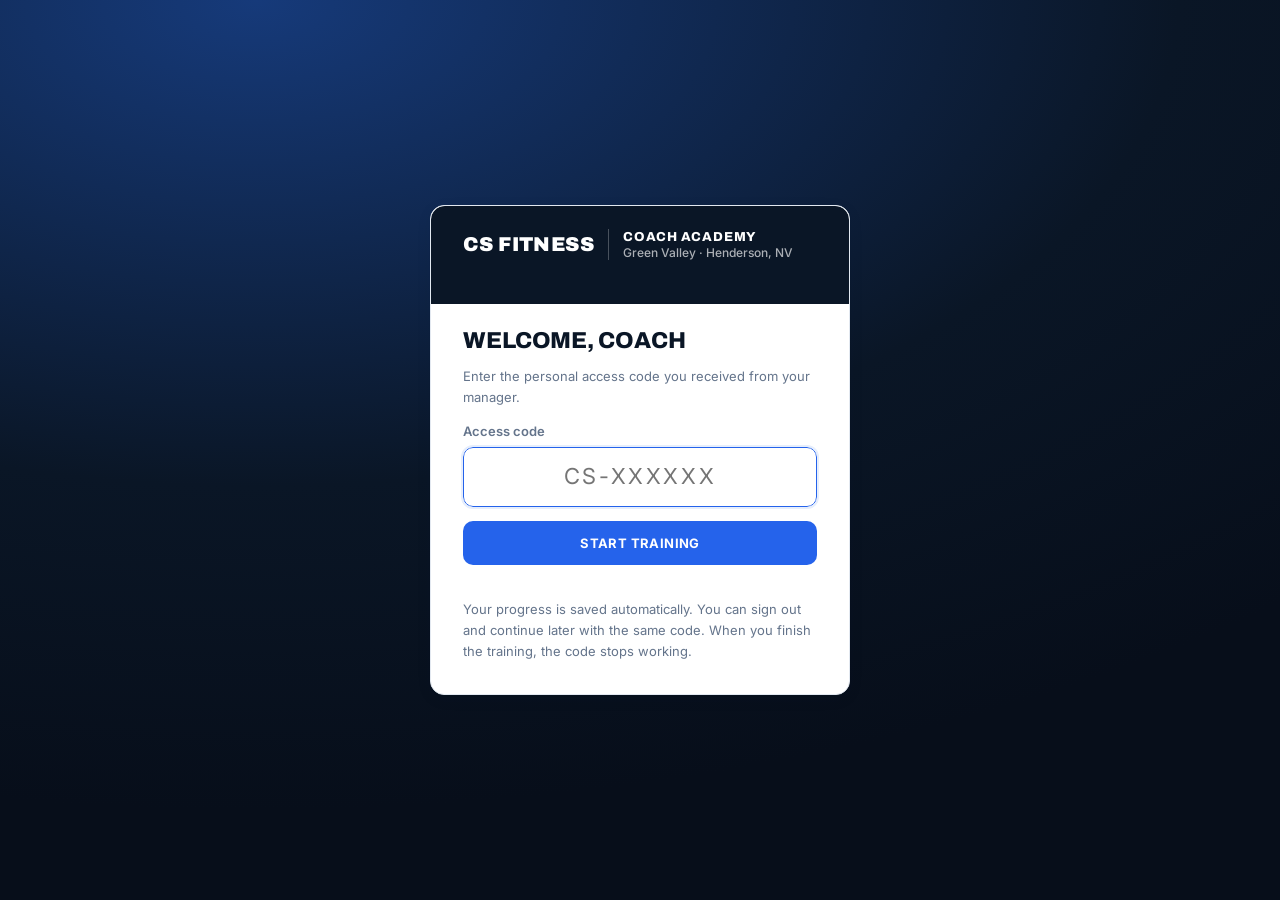
==== index.html @ acadecd8 "CS FITNESS Coach Academy – first version Co-Authored-By: Claude Opus 5.5 <noreply@anthropic.com> Cla" ====
<!DOCTYPE html>
<html lang="en">
<head>
<meta charset="utf-8">
<meta name="viewport" content="width=device-width, initial-scale=1">
<meta name="robots" content="noindex">
<title>EMS Trainer Academy</title>
<link rel="preconnect" href="https://fonts.googleapis.com">
<link rel="stylesheet" href="https://fonts.googleapis.com/css2?family=Archivo:wght@700;800;900&family=Inter:wght@400;500;600;700&display=swap">
<link rel="stylesheet" href="style.css">
</head>
<body>
<div id="app"></div>
<script src="config.js"></script>
<script src="api.js"></script>
<script src="course.js"></script>
<script src="anim.js"></script>
<script src="app.js"></script>
</body>
</html>
---- style.css ----
:root{
  --blue:#2563eb; --blue-d:#1d4ed8; --blue-l:#e6eefc; --ink:#0a1626; --navy:#0a1626; --sky:#7cc4f8; --gold:#fbbc05; --muted:#64748b; --line:#e2e8f0;
  --bg:#f5f8fc; --card:#fff; --ok:#14935b; --ok-l:#e3f5ec; --warn:#c77a00; --warn-l:#fff4df; --bad:#c62f3a; --bad-l:#fde9ea;
  --silver:#c9ced8; --radius:14px; --shadow:0 1px 2px rgba(20,26,46,.06),0 4px 16px rgba(20,26,46,.06);
}
*{box-sizing:border-box}
html,body{margin:0;background:var(--bg);color:#334155;font:16px/1.6 Inter,system-ui,"Segoe UI",Arial,sans-serif}
h1,h2,h3{line-height:1.15;margin:0 0 .5em;color:var(--ink)}
h1,h2{font-family:Archivo,"Arial Black",Arial,sans-serif;text-transform:uppercase;font-weight:800}
h1{font-size:30px;letter-spacing:-.01em}h2{font-size:23px;letter-spacing:-.005em}h3{font-size:17px;font-weight:700}
p{margin:0 0 1em}
a{color:var(--blue)}
button{font:inherit;cursor:pointer}
.hidden{display:none!important}

/* top bar */
.topbar{position:sticky;top:0;z-index:10;background:rgba(10,22,38,.97);display:flex;align-items:center;gap:14px;padding:12px 24px;color:#fff}
.brand{display:flex;align-items:center;gap:14px}
.brand-logo{height:30px;width:auto;display:block}
.brand-text{font-family:Archivo,"Arial Black",sans-serif;font-weight:900;font-size:20px;color:#fff;letter-spacing:.02em}
.brand-sub{border-left:1px solid rgba(255,255,255,.25);padding-left:14px;font-family:Archivo,sans-serif;font-weight:800;text-transform:uppercase;font-size:13px;letter-spacing:.06em;color:#fff;line-height:1.25}
.brand-sub small{display:block;font-family:Inter,sans-serif;font-weight:500;text-transform:none;letter-spacing:0;color:rgba(255,255,255,.66);font-size:12px}
.topbar .spacer{flex:1}
.topbar .who{color:rgba(255,255,255,.72);font-size:14px}
.topbar .btn.ghost{background:transparent;color:#fff;border-color:rgba(255,255,255,.25)}
.topbar .btn.ghost:hover{border-color:rgba(255,255,255,.6)}
.login-brand{background:var(--navy);margin:-32px -32px 24px;padding:22px 32px;border-radius:14px 14px 0 0}

.wrap{max-width:1040px;margin:0 auto;padding:28px 24px 64px}

/* buttons */
.btn{display:inline-flex;align-items:center;justify-content:center;gap:8px;border:1px solid transparent;border-radius:10px;padding:11px 20px;font-weight:700;font-size:13px;text-transform:uppercase;letter-spacing:.03em;transition:.15s;background:var(--blue);color:#fff}
.btn:hover{background:var(--blue-d)}
.btn:disabled{opacity:.45;cursor:not-allowed}
.btn.ghost{background:#fff;color:var(--ink);border-color:var(--line)}
.btn.ghost:hover{border-color:#c5cad6}
.btn.danger{background:#fff;color:var(--bad);border-color:#f0c6ca}
.btn.ok{background:var(--ok)}
.btn.sm{padding:6px 12px;font-size:13px;border-radius:8px}
.btn.rec{background:var(--bad)}

/* cards */
.card{background:var(--card);border:1px solid var(--line);border-radius:var(--radius);box-shadow:var(--shadow);padding:22px}
.grid{display:grid;gap:16px}
.grid.cols{grid-template-columns:repeat(auto-fill,minmax(300px,1fr))}

/* login */
.login{min-height:100vh;display:grid;place-items:center;padding:24px;background:radial-gradient(120% 90% at 20% 0%,#163a7a 0%,#0a1626 60%,#070e1a 100%)}
.login .card{overflow:hidden}
.login .card{width:100%;max-width:420px;padding:32px}
.login .brand{margin-bottom:22px}
.field{display:block;margin-bottom:14px}
.field span{display:block;font-size:13px;font-weight:600;color:var(--muted);margin-bottom:6px}
input[type=text],input[type=password],input[type=number],textarea{width:100%;border:1px solid #cfd4df;border-radius:10px;padding:11px 13px;font:inherit;background:#fff;color:var(--ink)}
input:focus,textarea:focus{outline:2px solid var(--blue-l);border-color:var(--blue)}
.code-input{font-size:22px!important;letter-spacing:.12em;text-transform:uppercase;text-align:center;font-weight:700}
.err{color:var(--bad);font-size:14px;min-height:20px;margin:6px 0 0}
.fine{font-size:13px;color:var(--muted)}

/* dashboard */
.hero{display:flex;gap:24px;align-items:center;margin-bottom:24px}
.ring{--p:0;width:96px;height:96px;border-radius:50%;background:conic-gradient(var(--blue) calc(var(--p)*1%),#dfe4f2 0);display:grid;place-items:center;flex:none}
.ring b{width:76px;height:76px;border-radius:50%;background:var(--bg);display:grid;place-items:center;font-size:20px}
.mod{display:flex;flex-direction:column;gap:10px;cursor:pointer;transition:.15s;position:relative}
.mod:hover{transform:translateY(-2px);border-color:#c8d1ee}
.mod.locked{cursor:not-allowed;opacity:.55}.mod.locked:hover{transform:none;border-color:var(--line)}
.mod .ic{width:42px;height:42px;border-radius:11px;background:var(--blue-l);color:var(--blue);display:grid;place-items:center}
.mod h3{font-family:Archivo,sans-serif;text-transform:uppercase;font-weight:800;font-size:18px}
.mod .num{font-size:12px;font-weight:700;color:var(--muted);text-transform:uppercase;letter-spacing:.06em}
.mod p{color:var(--muted);font-size:14px;margin:0}
.bar{height:6px;border-radius:9px;background:#e6e9f1;overflow:hidden}
.bar i{display:block;height:100%;background:var(--blue);border-radius:9px;transition:width .4s}
.pill{display:inline-flex;align-items:center;gap:6px;font-size:12px;font-weight:700;padding:3px 9px;border-radius:99px;background:#eef0f5;color:var(--muted)}
.pill.ok{background:var(--ok-l);color:var(--ok)}.pill.warn{background:var(--warn-l);color:var(--warn)}.pill.bad{background:var(--bad-l);color:var(--bad)}.pill.blue{background:var(--blue-l);color:var(--blue)}

/* module layout */
.back{display:inline-flex;align-items:center;gap:6px;color:var(--muted);text-decoration:none;font-size:14px;font-weight:600;margin-bottom:16px;background:none;border:0;padding:0}
.back:hover{color:var(--ink)}
.layout{display:grid;grid-template-columns:260px 1fr;gap:24px;align-items:start}
.side{position:sticky;top:84px;padding:10px}
.side button{display:flex;width:100%;align-items:center;gap:10px;text-align:left;border:0;background:none;padding:10px 12px;border-radius:9px;font-size:14px;color:var(--ink)}
.side button:hover{background:#f1f3f8}
.side button.on{background:var(--blue-l);color:var(--blue);font-weight:600}
.side .dot{width:20px;height:20px;border-radius:50%;border:2px solid #c9cfdc;flex:none;display:grid;place-items:center}
.side .dot.done{background:var(--ok);border-color:var(--ok);color:#fff}
.lesson{font-size:16.5px}
.lesson ul{padding-left:20px;margin:0 0 1em}.lesson li{margin:.35em 0}
.note{background:var(--blue-l);border-left:4px solid var(--blue);padding:12px 16px;border-radius:8px;margin:1em 0;font-size:15px}
ul.checklist{list-style:none;padding:0}
ul.checklist li{padding:10px 12px 10px 40px;border:1px solid var(--line);border-radius:10px;margin:8px 0;position:relative;cursor:pointer;user-select:none;background:#fff}
ul.checklist li::before{content:"";position:absolute;left:12px;top:12px;width:18px;height:18px;border-radius:5px;border:2px solid #c3c9d6}
ul.checklist li.ticked{background:var(--ok-l);border-color:#bfe6d1}
ul.checklist li.ticked::before{background:var(--ok);border-color:var(--ok)}
ul.checklist li.ticked::after{content:"";position:absolute;left:18px;top:14px;width:5px;height:10px;border:solid #fff;border-width:0 2px 2px 0;transform:rotate(45deg)}
.actions{display:flex;gap:10px;justify-content:flex-end;margin-top:22px;flex-wrap:wrap}

/* quiz */
.q-opt{display:block;width:100%;text-align:left;border:1.5px solid var(--line);background:#fff;padding:13px 16px;border-radius:11px;margin:9px 0;font-size:15.5px;color:var(--ink)}
.q-opt:hover{border-color:#b9c3e3}
.q-opt.sel{border-color:var(--blue);background:var(--blue-l)}
.q-res{border:1px solid var(--line);border-radius:11px;padding:12px 14px;margin:10px 0}
.q-res.ok{border-color:#bfe6d1;background:var(--ok-l)}.q-res.bad{border-color:#f1c6ca;background:var(--bad-l)}
.score{font-size:44px;font-weight:800;letter-spacing:-.03em}

/* video player */
.player{border-radius:14px;overflow:hidden;background:#0a1626;color:#fff}
.stage{position:relative;aspect-ratio:16/9;background:radial-gradient(120% 120% at 30% 20%,#1d4ed8 0%,#0f2a5e 55%,#0a1626 100%)}
.stage svg{position:absolute;inset:0;width:100%;height:100%}
.stage video{position:absolute;inset:0;width:100%;height:100%;background:#000}
.caption{padding:14px 18px 6px;min-height:72px}
.caption b{display:block;font-size:13px;color:var(--sky);font-family:Archivo,sans-serif;text-transform:uppercase;letter-spacing:.08em;margin-bottom:2px}
.controls{display:flex;align-items:center;gap:12px;padding:8px 18px 16px}
.controls button{background:rgba(255,255,255,.12);color:#fff;border:0;border-radius:9px;width:40px;height:36px;display:grid;place-items:center}
.controls button:hover{background:rgba(255,255,255,.22)}
.track{flex:1;height:6px;background:rgba(255,255,255,.18);border-radius:9px;overflow:hidden}
.track i{display:block;height:100%;background:var(--sky);width:0}
.time{font-size:13px;color:#b9c4ea;font-variant-numeric:tabular-nums;min-width:84px;text-align:right}
.paused *{animation-play-state:paused!important}

/* answers */
.answer{margin-top:18px}
.memo{display:flex;align-items:center;gap:12px;flex-wrap:wrap;margin:10px 0}
.memo audio{height:36px}
.recdot{width:10px;height:10px;border-radius:50%;background:var(--bad);animation:blink 1s infinite}
@keyframes blink{50%{opacity:.2}}

/* done screen */
.donescreen{min-height:100vh;display:grid;place-items:center;padding:24px;text-align:center}
.donescreen .card{max-width:520px;padding:40px}
.badge{width:84px;height:84px;border-radius:50%;background:var(--ok-l);color:var(--ok);display:grid;place-items:center;margin:0 auto 18px}

/* admin */
table{width:100%;border-collapse:collapse;font-size:14px}
th{text-align:left;color:var(--muted);font-weight:600;font-size:12px;text-transform:uppercase;letter-spacing:.05em;padding:10px 12px;border-bottom:1px solid var(--line)}
td{padding:12px;border-bottom:1px solid var(--line);vertical-align:middle}
tr.click{cursor:pointer}tr.click:hover td{background:#f8f9fc}
.code{font-family:ui-monospace,SFMono-Regular,Menlo,monospace;font-weight:700;letter-spacing:.06em;background:#f1f3f8;padding:3px 8px;border-radius:6px}
.stats{display:grid;grid-template-columns:repeat(4,1fr);gap:14px;margin-bottom:20px}
.stat b{display:block;font-size:28px;letter-spacing:-.02em}
.stat span{color:var(--muted);font-size:13px}
.resp{border:1px solid var(--line);border-radius:12px;padding:16px;margin:12px 0;background:#fff}
.resp blockquote{margin:10px 0;padding:10px 14px;background:#f6f7fb;border-radius:8px;white-space:pre-wrap}
.kp{font-size:13px;color:var(--muted);padding-left:18px;margin:6px 0 10px}
.toast{position:fixed;bottom:22px;left:50%;transform:translateX(-50%);background:var(--ink);color:#fff;padding:11px 18px;border-radius:10px;font-size:14px;z-index:50;box-shadow:var(--shadow)}
.modal{position:fixed;inset:0;background:rgba(10,15,35,.45);display:grid;place-items:center;z-index:40;padding:20px}
.modal .card{max-width:440px;width:100%}

@media (max-width:780px){
  .brand-sub small{display:none}.brand-logo{height:24px}
  .layout{grid-template-columns:1fr}.side{position:static}
  .stats{grid-template-columns:repeat(2,1fr)}
  .hero{flex-direction:column;align-items:flex-start}
  .wrap{padding:20px 16px 48px}.topbar{padding:10px 16px}
  .hide-sm{display:none}
}
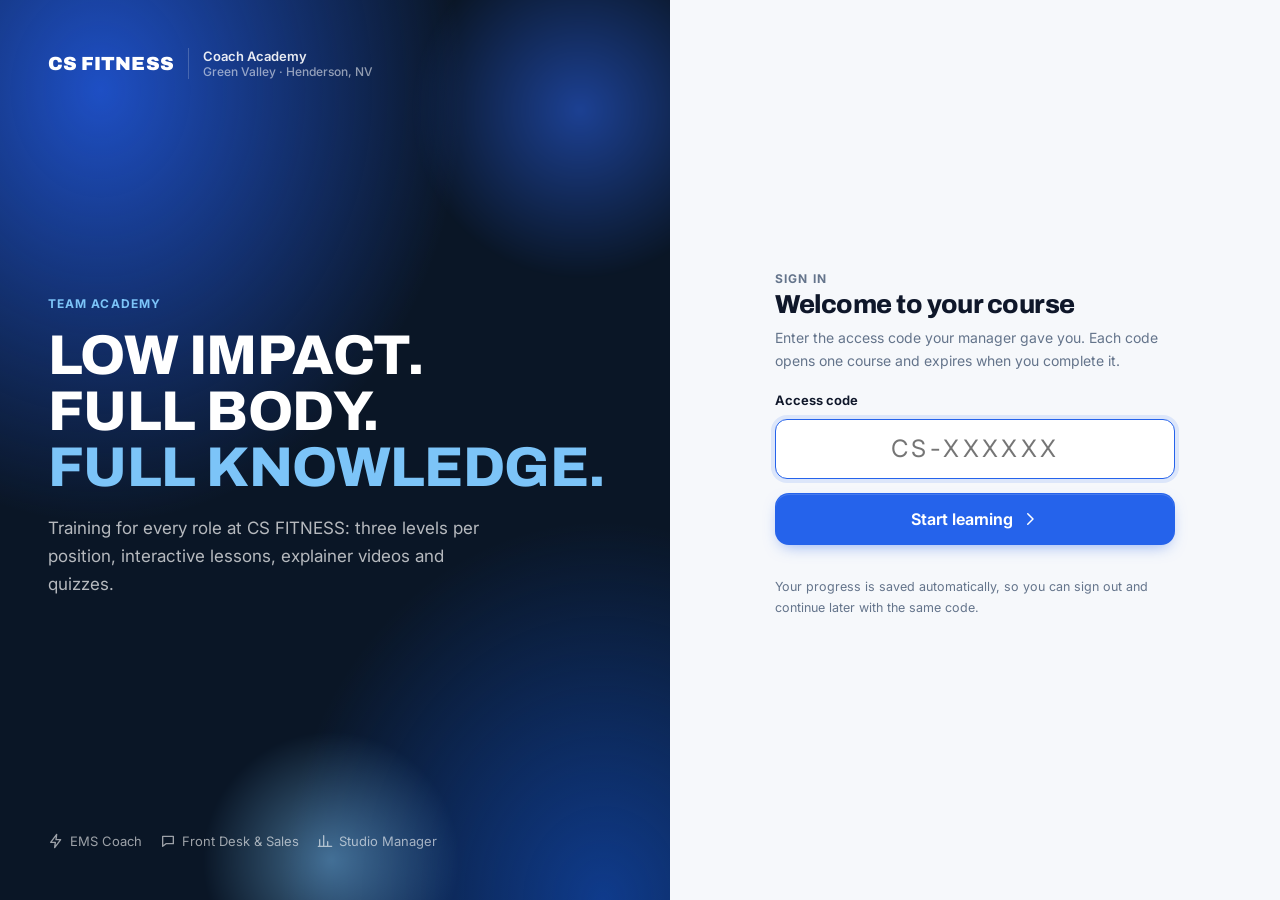
==== commit 5ba41aee: "Academy v2: positions, 3 levels, per-course codes, keyword grading, new design and animations Co-Aut" ====
--- a/index.html
+++ b/index.html
@@ -4,7 +4,7 @@
 <meta charset="utf-8">
 <meta name="viewport" content="width=device-width, initial-scale=1">
 <meta name="robots" content="noindex">
-<title>EMS Trainer Academy</title>
+<title>CS FITNESS Academy</title>
 <link rel="preconnect" href="https://fonts.googleapis.com">
 <link rel="stylesheet" href="https://fonts.googleapis.com/css2?family=Archivo:wght@700;800;900&family=Inter:wght@400;500;600;700&display=swap">
 <link rel="stylesheet" href="style.css">
@@ -13,7 +13,7 @@
 <div id="app"></div>
 <script src="config.js"></script>
 <script src="api.js"></script>
-<script src="course.js"></script>
+<script src="catalog.js"></script>
 <script src="anim.js"></script>
 <script src="app.js"></script>
 </body>
--- a/style.css
+++ b/style.css
@@ -1,155 +1,294 @@
+/* CS FITNESS Academy v2 – design system */
 :root{
-  --blue:#2563eb; --blue-d:#1d4ed8; --blue-l:#e6eefc; --ink:#0a1626; --navy:#0a1626; --sky:#7cc4f8; --gold:#fbbc05; --muted:#64748b; --line:#e2e8f0;
-  --bg:#f5f8fc; --card:#fff; --ok:#14935b; --ok-l:#e3f5ec; --warn:#c77a00; --warn-l:#fff4df; --bad:#c62f3a; --bad-l:#fde9ea;
-  --silver:#c9ced8; --radius:14px; --shadow:0 1px 2px rgba(20,26,46,.06),0 4px 16px rgba(20,26,46,.06);
+  --navy:#0a1626; --navy-2:#13213a; --ink:#0f172a; --text:#334155; --muted:#64748b; --faint:#94a3b8;
+  --line:#e7ecf3; --line-2:#d9e1ec; --bg:#f6f8fb; --card:#fff;
+  --blue:#2563eb; --blue-2:#1d4ed8; --blue-soft:#eef3ff; --sky:#7cc4f8; --gold:#fbbc05; --gold-soft:#fff6db;
+  --ok:#0f9d63; --ok-soft:#e7f7ef; --warn:#b76e00; --warn-soft:#fff3dc; --bad:#d23a46; --bad-soft:#fdecee;
+  --r:16px; --r-sm:10px;
+  --sh-1:0 1px 2px rgba(15,23,42,.05),0 1px 1px rgba(15,23,42,.03);
+  --sh-2:0 2px 4px rgba(15,23,42,.04),0 12px 32px -12px rgba(15,23,42,.14);
+  --sh-3:0 24px 60px -20px rgba(10,22,38,.35);
+  --ease:cubic-bezier(.2,.8,.2,1);
+  --display:Archivo,"Arial Black",Inter,sans-serif;
 }
 *{box-sizing:border-box}
-html,body{margin:0;background:var(--bg);color:#334155;font:16px/1.6 Inter,system-ui,"Segoe UI",Arial,sans-serif}
-h1,h2,h3{line-height:1.15;margin:0 0 .5em;color:var(--ink)}
-h1,h2{font-family:Archivo,"Arial Black",Arial,sans-serif;text-transform:uppercase;font-weight:800}
-h1{font-size:30px;letter-spacing:-.01em}h2{font-size:23px;letter-spacing:-.005em}h3{font-size:17px;font-weight:700}
+html{-webkit-text-size-adjust:100%}
+html,body{margin:0;background:var(--bg);color:var(--text);font:16px/1.65 Inter,system-ui,-apple-system,"Segoe UI",Arial,sans-serif;-webkit-font-smoothing:antialiased}
+h1,h2,h3,h4{color:var(--ink);line-height:1.2;margin:0 0 .45em;letter-spacing:-.02em}
+h1{font-family:var(--display);font-weight:800;font-size:clamp(26px,3.4vw,36px)}
+h2{font-family:var(--display);font-weight:800;font-size:clamp(21px,2.4vw,26px)}
+h3{font-size:17px;font-weight:700;letter-spacing:-.01em}
 p{margin:0 0 1em}
 a{color:var(--blue)}
-button{font:inherit;cursor:pointer}
+button{font:inherit;cursor:pointer;color:inherit}
 .hidden{display:none!important}
-
-/* top bar */
-.topbar{position:sticky;top:0;z-index:10;background:rgba(10,22,38,.97);display:flex;align-items:center;gap:14px;padding:12px 24px;color:#fff}
-.brand{display:flex;align-items:center;gap:14px}
-.brand-logo{height:30px;width:auto;display:block}
-.brand-text{font-family:Archivo,"Arial Black",sans-serif;font-weight:900;font-size:20px;color:#fff;letter-spacing:.02em}
-.brand-sub{border-left:1px solid rgba(255,255,255,.25);padding-left:14px;font-family:Archivo,sans-serif;font-weight:800;text-transform:uppercase;font-size:13px;letter-spacing:.06em;color:#fff;line-height:1.25}
-.brand-sub small{display:block;font-family:Inter,sans-serif;font-weight:500;text-transform:none;letter-spacing:0;color:rgba(255,255,255,.66);font-size:12px}
-.topbar .spacer{flex:1}
-.topbar .who{color:rgba(255,255,255,.72);font-size:14px}
-.topbar .btn.ghost{background:transparent;color:#fff;border-color:rgba(255,255,255,.25)}
-.topbar .btn.ghost:hover{border-color:rgba(255,255,255,.6)}
-.login-brand{background:var(--navy);margin:-32px -32px 24px;padding:22px 32px;border-radius:14px 14px 0 0}
-
-.wrap{max-width:1040px;margin:0 auto;padding:28px 24px 64px}
-
-/* buttons */
-.btn{display:inline-flex;align-items:center;justify-content:center;gap:8px;border:1px solid transparent;border-radius:10px;padding:11px 20px;font-weight:700;font-size:13px;text-transform:uppercase;letter-spacing:.03em;transition:.15s;background:var(--blue);color:#fff}
-.btn:hover{background:var(--blue-d)}
-.btn:disabled{opacity:.45;cursor:not-allowed}
-.btn.ghost{background:#fff;color:var(--ink);border-color:var(--line)}
-.btn.ghost:hover{border-color:#c5cad6}
-.btn.danger{background:#fff;color:var(--bad);border-color:#f0c6ca}
-.btn.ok{background:var(--ok)}
-.btn.sm{padding:6px 12px;font-size:13px;border-radius:8px}
-.btn.rec{background:var(--bad)}
-
-/* cards */
-.card{background:var(--card);border:1px solid var(--line);border-radius:var(--radius);box-shadow:var(--shadow);padding:22px}
+.eyebrow{font-size:12px;font-weight:700;letter-spacing:.09em;text-transform:uppercase;color:var(--muted)}
+.muted{color:var(--muted)} .small{font-size:14px} .tiny{font-size:12.5px}
+.row{display:flex;align-items:center;gap:12px}.row.wrap{flex-wrap:wrap}.spacer{flex:1}
+.stack>*+*{margin-top:12px}
+
+/* ---------- buttons ---------- */
+.btn{display:inline-flex;align-items:center;justify-content:center;gap:8px;height:44px;padding:0 18px;border-radius:12px;border:1px solid transparent;background:var(--blue);color:#fff;font-weight:650;font-size:15px;letter-spacing:-.005em;transition:background .2s,transform .15s var(--ease),box-shadow .2s,border-color .2s;box-shadow:0 1px 0 rgba(255,255,255,.15) inset,0 6px 16px -6px rgba(37,99,235,.55);white-space:nowrap}
+.btn:hover{background:var(--blue-2)}
+.btn:active{transform:scale(.98)}
+.btn:disabled{opacity:.45;cursor:not-allowed;box-shadow:none}
+.btn.ghost{background:#fff;color:var(--ink);border-color:var(--line-2);box-shadow:var(--sh-1)}
+.btn.ghost:hover{border-color:#c4cfdf;background:#fbfcfe}
+.btn.soft{background:var(--blue-soft);color:var(--blue);box-shadow:none}
+.btn.soft:hover{background:#e2eaff}
+.btn.ok{background:var(--ok);box-shadow:0 6px 16px -6px rgba(15,157,99,.5)}
+.btn.danger{background:#fff;color:var(--bad);border-color:#f3c8cc;box-shadow:none}
+.btn.danger:hover{background:var(--bad-soft)}
+.btn.rec{background:var(--bad);box-shadow:none}
+.btn.sm{height:34px;padding:0 12px;font-size:13.5px;border-radius:9px}
+.btn.lg{height:52px;padding:0 24px;font-size:16px;border-radius:14px}
+.btn.block{width:100%}
+.icon-btn{width:38px;height:38px;border-radius:10px;border:1px solid var(--line-2);background:#fff;display:grid;place-items:center;color:var(--muted)}
+.icon-btn:hover{color:var(--ink);border-color:#c4cfdf}
+
+/* ---------- surfaces ---------- */
+.card{background:var(--card);border:1px solid var(--line);border-radius:var(--r);box-shadow:var(--sh-2);padding:24px}
+.card.flat{box-shadow:none}
+.card.pad-lg{padding:clamp(22px,4vw,40px)}
+.pill{display:inline-flex;align-items:center;gap:6px;height:24px;padding:0 10px;border-radius:99px;font-size:12px;font-weight:650;background:#eef2f7;color:var(--muted);white-space:nowrap}
+.pill.blue{background:var(--blue-soft);color:var(--blue)}.pill.ok{background:var(--ok-soft);color:var(--ok)}.pill.warn{background:var(--warn-soft);color:var(--warn)}.pill.bad{background:var(--bad-soft);color:var(--bad)}.pill.gold{background:var(--gold-soft);color:#8a6100}.pill.dark{background:rgba(255,255,255,.12);color:#fff}
+.bar{height:6px;border-radius:9px;background:#e9eef5;overflow:hidden}
+.bar>i{display:block;height:100%;border-radius:9px;background:linear-gradient(90deg,var(--blue),#5b9bff);transition:width .6s var(--ease)}
+.bar.ok>i{background:linear-gradient(90deg,var(--ok),#3cc58b)}
+.divider{height:1px;background:var(--line);margin:20px 0}
+
+/* ---------- header ---------- */
+.header{position:sticky;top:0;z-index:30;height:64px;display:flex;align-items:center;gap:16px;padding:0 clamp(16px,3vw,28px);background:rgba(10,22,38,.92);backdrop-filter:saturate(1.4) blur(14px);-webkit-backdrop-filter:saturate(1.4) blur(14px);color:#fff}
+.brand{display:flex;align-items:center;gap:14px;min-width:0}
+.brand-logo{height:26px;width:auto;display:block}
+.brand-text{font-family:var(--display);font-weight:900;font-size:19px;color:#fff;letter-spacing:.01em}
+.brand-sub{border-left:1px solid rgba(255,255,255,.2);padding-left:14px;font-size:13px;font-weight:600;color:rgba(255,255,255,.9);line-height:1.25;white-space:nowrap}
+.brand-sub small{display:block;font-weight:500;color:rgba(255,255,255,.55);font-size:12px}
+.header .who{display:flex;align-items:center;gap:10px;font-size:14px;color:rgba(255,255,255,.75)}
+.avatar{width:34px;height:34px;border-radius:50%;display:grid;place-items:center;font-weight:700;font-size:13px;background:linear-gradient(135deg,#4f8bff,#2563eb);color:#fff;flex:none}
+.avatar.lg{width:52px;height:52px;font-size:18px}
+.header .btn.ghost{background:transparent;color:#fff;border-color:rgba(255,255,255,.2);box-shadow:none}
+.header .btn.ghost:hover{border-color:rgba(255,255,255,.5);background:rgba(255,255,255,.05)}
+.tabs{display:flex;gap:4px;margin-left:12px}
+.tab{height:36px;padding:0 14px;border-radius:9px;border:0;background:transparent;color:rgba(255,255,255,.65);font-weight:600;font-size:14px}
+.tab:hover{color:#fff;background:rgba(255,255,255,.06)}.tab.on{color:#fff;background:rgba(255,255,255,.12)}
+
+/* ---------- layout ---------- */
+.page{max-width:1120px;margin:0 auto;padding:clamp(20px,4vw,40px) clamp(16px,3vw,28px) 80px}
+.shell{display:grid;grid-template-columns:290px minmax(0,1fr);gap:28px;max-width:1240px;margin:0 auto;padding:28px clamp(16px,3vw,28px) 80px;align-items:start}
+.reading{max-width:760px}
 .grid{display:grid;gap:16px}
-.grid.cols{grid-template-columns:repeat(auto-fill,minmax(300px,1fr))}
-
-/* login */
-.login{min-height:100vh;display:grid;place-items:center;padding:24px;background:radial-gradient(120% 90% at 20% 0%,#163a7a 0%,#0a1626 60%,#070e1a 100%)}
-.login .card{overflow:hidden}
-.login .card{width:100%;max-width:420px;padding:32px}
-.login .brand{margin-bottom:22px}
-.field{display:block;margin-bottom:14px}
-.field span{display:block;font-size:13px;font-weight:600;color:var(--muted);margin-bottom:6px}
-input[type=text],input[type=password],input[type=number],textarea{width:100%;border:1px solid #cfd4df;border-radius:10px;padding:11px 13px;font:inherit;background:#fff;color:var(--ink)}
-input:focus,textarea:focus{outline:2px solid var(--blue-l);border-color:var(--blue)}
-.code-input{font-size:22px!important;letter-spacing:.12em;text-transform:uppercase;text-align:center;font-weight:700}
-.err{color:var(--bad);font-size:14px;min-height:20px;margin:6px 0 0}
-.fine{font-size:13px;color:var(--muted)}
-
-/* dashboard */
-.hero{display:flex;gap:24px;align-items:center;margin-bottom:24px}
-.ring{--p:0;width:96px;height:96px;border-radius:50%;background:conic-gradient(var(--blue) calc(var(--p)*1%),#dfe4f2 0);display:grid;place-items:center;flex:none}
-.ring b{width:76px;height:76px;border-radius:50%;background:var(--bg);display:grid;place-items:center;font-size:20px}
-.mod{display:flex;flex-direction:column;gap:10px;cursor:pointer;transition:.15s;position:relative}
-.mod:hover{transform:translateY(-2px);border-color:#c8d1ee}
-.mod.locked{cursor:not-allowed;opacity:.55}.mod.locked:hover{transform:none;border-color:var(--line)}
-.mod .ic{width:42px;height:42px;border-radius:11px;background:var(--blue-l);color:var(--blue);display:grid;place-items:center}
-.mod h3{font-family:Archivo,sans-serif;text-transform:uppercase;font-weight:800;font-size:18px}
-.mod .num{font-size:12px;font-weight:700;color:var(--muted);text-transform:uppercase;letter-spacing:.06em}
-.mod p{color:var(--muted);font-size:14px;margin:0}
-.bar{height:6px;border-radius:9px;background:#e6e9f1;overflow:hidden}
-.bar i{display:block;height:100%;background:var(--blue);border-radius:9px;transition:width .4s}
-.pill{display:inline-flex;align-items:center;gap:6px;font-size:12px;font-weight:700;padding:3px 9px;border-radius:99px;background:#eef0f5;color:var(--muted)}
-.pill.ok{background:var(--ok-l);color:var(--ok)}.pill.warn{background:var(--warn-l);color:var(--warn)}.pill.bad{background:var(--bad-l);color:var(--bad)}.pill.blue{background:var(--blue-l);color:var(--blue)}
-
-/* module layout */
-.back{display:inline-flex;align-items:center;gap:6px;color:var(--muted);text-decoration:none;font-size:14px;font-weight:600;margin-bottom:16px;background:none;border:0;padding:0}
+.grid.c2{grid-template-columns:repeat(auto-fill,minmax(320px,1fr))}
+.grid.c3{grid-template-columns:repeat(auto-fill,minmax(260px,1fr))}
+
+/* ---------- login ---------- */
+.auth{min-height:100vh;display:grid;grid-template-columns:1.1fr 1fr;background:var(--navy)}
+.auth-art{position:relative;overflow:hidden;padding:48px;display:flex;flex-direction:column;justify-content:space-between;color:#fff;background:radial-gradient(90% 80% at 15% 10%,#1e4fc4 0%,rgba(30,79,196,0) 60%),radial-gradient(80% 70% at 90% 100%,#0f3b8c 0%,rgba(15,59,140,0) 60%),var(--navy)}
+.auth-art h1{color:#fff;font-size:clamp(34px,4.4vw,56px);text-transform:uppercase;line-height:1;letter-spacing:-.01em;margin:0}
+.auth-art p{color:rgba(255,255,255,.7);max-width:440px;font-size:17px}
+.auth-art .orb{position:absolute;border-radius:50%;filter:blur(2px);opacity:.5;animation:orb 12s ease-in-out infinite}
+@keyframes orb{50%{transform:translate(20px,-30px) scale(1.06)}}
+.auth-form{background:var(--bg);display:grid;place-items:center;padding:32px}
+.auth-card{width:100%;max-width:400px}
+.auth-card h2{margin-bottom:6px}
+.field{display:block;margin:18px 0 14px}
+.field>span{display:block;font-size:13px;font-weight:650;color:var(--ink);margin-bottom:7px}
+input[type=text],input[type=password],input[type=number],input[type=search],select,textarea{width:100%;border:1px solid var(--line-2);border-radius:12px;padding:12px 14px;font:inherit;background:#fff;color:var(--ink);transition:border-color .2s,box-shadow .2s}
+input:focus,textarea:focus,select:focus{outline:0;border-color:var(--blue);box-shadow:0 0 0 4px rgba(37,99,235,.12)}
+textarea{resize:vertical;line-height:1.55}
+.code-input{font-size:24px!important;letter-spacing:.14em;text-transform:uppercase;text-align:center;font-weight:700;height:60px}
+.err{color:var(--bad);font-size:14px;min-height:22px;margin:10px 0 0}
+
+/* ---------- course sidebar ---------- */
+.side{position:sticky;top:88px;max-height:calc(100vh - 110px);overflow:auto;padding:18px}
+.side-head{padding:6px 8px 16px;border-bottom:1px solid var(--line);margin-bottom:10px}
+.side-mod{margin:14px 0 6px;padding:0 8px;display:flex;align-items:center;gap:8px}
+.side-item{display:flex;width:100%;align-items:center;gap:11px;text-align:left;border:0;background:none;padding:9px 10px;border-radius:10px;font-size:14px;color:var(--text);line-height:1.35}
+.side-item:hover{background:#f3f6fa;color:var(--ink)}
+.side-item.on{background:var(--blue-soft);color:var(--blue);font-weight:650}
+.side-item.locked{opacity:.5}
+.dot{width:20px;height:20px;border-radius:50%;border:2px solid #cfd8e5;flex:none;display:grid;place-items:center;color:#fff;transition:.3s}
+.dot.done{background:var(--ok);border-color:var(--ok)}
+.dot.cur{border-color:var(--blue);box-shadow:0 0 0 3px rgba(37,99,235,.15)}
+
+/* ---------- course home ---------- */
+.hero{position:relative;overflow:hidden;border-radius:22px;padding:clamp(24px,4vw,40px);color:#fff;background:radial-gradient(80% 120% at 100% 0%,#2a5bd7 0%,rgba(42,91,215,0) 60%),linear-gradient(135deg,#0d1d36,#0a1626);box-shadow:var(--sh-3)}
+.hero h1{color:#fff;margin:8px 0 10px}
+.hero p{color:rgba(255,255,255,.72);max-width:560px}
+.hero .meta{display:flex;gap:10px;flex-wrap:wrap}
+.hero-grid{display:grid;grid-template-columns:1fr auto;gap:28px;align-items:center}
+.ring{--p:0;--s:116px;width:var(--s);height:var(--s);border-radius:50%;display:grid;place-items:center;background:conic-gradient(var(--sky) calc(var(--p)*1%),rgba(255,255,255,.12) 0);flex:none;transition:--p 1s}
+.ring b{width:calc(var(--s) - 18px);height:calc(var(--s) - 18px);border-radius:50%;display:grid;place-items:center;background:#0e1c33;font-size:24px;font-weight:800;color:#fff;font-family:var(--display)}
+.ring.light{background:conic-gradient(var(--blue) calc(var(--p)*1%),#e6ecf5 0)}
+.ring.light b{background:#fff;color:var(--ink)}
+.ring.ok{background:conic-gradient(var(--ok) calc(var(--p)*1%),#e6ecf5 0)}
+.ring.warn{background:conic-gradient(var(--gold) calc(var(--p)*1%),#e6ecf5 0)}
+.ring.ok b,.ring.warn b{background:#fff;color:var(--ink)}
+.path{display:flex;align-items:center;gap:0;margin:26px 0 4px}
+.path-step{display:flex;align-items:center;gap:10px;font-size:13px;font-weight:650;color:rgba(255,255,255,.55)}
+.path-step .num{width:30px;height:30px;border-radius:50%;display:grid;place-items:center;border:2px solid rgba(255,255,255,.25);font-size:13px}
+.path-step.done{color:#fff}.path-step.done .num{background:var(--ok);border-color:var(--ok)}
+.path-step.cur{color:#fff}.path-step.cur .num{background:#fff;color:var(--navy);border-color:#fff;box-shadow:0 0 0 5px rgba(255,255,255,.15)}
+.path-line{flex:1;min-width:24px;height:2px;background:rgba(255,255,255,.18);margin:0 12px}
+.path-line.done{background:var(--ok)}
+.path.light .path-step{color:var(--faint)}.path.light .path-step .num{border-color:#d4dce8}
+.path.light .path-step.done,.path.light .path-step.cur{color:var(--ink)}
+.path.light .path-step.cur .num{background:var(--blue);color:#fff;border-color:var(--blue);box-shadow:0 0 0 5px rgba(37,99,235,.12)}
+.path.light .path-line{background:#e2e8f0}.path.light .path-line.done{background:var(--ok)}
+.mod-card{display:flex;gap:18px;align-items:center;padding:20px;cursor:pointer;transition:transform .25s var(--ease),box-shadow .25s,border-color .25s}
+.mod-card:hover{transform:translateY(-2px);box-shadow:0 18px 40px -18px rgba(15,23,42,.25);border-color:#d5def0}
+.mod-card.locked{cursor:not-allowed;opacity:.55}.mod-card.locked:hover{transform:none;box-shadow:var(--sh-2)}
+.mod-ic{width:52px;height:52px;border-radius:14px;display:grid;place-items:center;background:var(--blue-soft);color:var(--blue);flex:none}
+.mod-card.done .mod-ic{background:var(--ok-soft);color:var(--ok)}
+.mod-card h3{margin:2px 0 4px}
+.mod-card p{margin:0;font-size:14px;color:var(--muted)}
+
+/* ---------- lesson ---------- */
+.lesson-head{margin-bottom:22px}
+.lesson{font-size:17px;line-height:1.75;color:#2b3648}
+.lesson strong{color:var(--ink)}
+.lesson ul,.lesson ol{padding-left:22px;margin:0 0 1.1em}
+.lesson li{margin:.4em 0}
+.lesson li::marker{color:var(--blue)}
+.note,.takeaway{position:relative;padding:16px 18px 16px 52px;border-radius:14px;margin:1.3em 0;font-size:15.5px;line-height:1.6}
+.note{background:var(--blue-soft);color:#1e3a8a}
+.takeaway{background:var(--gold-soft);color:#5c4300}
+.note::before,.takeaway::before{content:"";position:absolute;left:18px;top:18px;width:20px;height:20px;border-radius:6px;background:var(--blue);-webkit-mask:var(--m) center/contain no-repeat;mask:var(--m) center/contain no-repeat}
+.note::before{--m:url('data:image/svg+xml;utf8,<svg xmlns="http://www.w3.org/2000/svg" viewBox="0 0 24 24"><path d="M12 2a10 10 0 1 0 0 20 10 10 0 0 0 0-20zm1 15h-2v-6h2zm0-8h-2V7h2z"/></svg>')}
+.takeaway::before{background:#d39300;--m:url('data:image/svg+xml;utf8,<svg xmlns="http://www.w3.org/2000/svg" viewBox="0 0 24 24"><path d="M12 2l2.9 6.6 7.1.6-5.4 4.7 1.6 7L12 17.3 5.8 20.9l1.6-7L2 9.2l7.1-.6z"/></svg>')}
+.script{border-left:3px solid var(--blue);background:#f8faff;padding:14px 18px;border-radius:0 12px 12px 0;font-style:italic;color:#24324a;margin:1.2em 0}
+ol.steps{list-style:none;padding:0;counter-reset:s}
+ol.steps li{counter-increment:s;position:relative;padding:12px 14px 12px 56px;background:#fff;border:1px solid var(--line);border-radius:14px;margin:10px 0}
+ol.steps li::before{content:counter(s);position:absolute;left:14px;top:12px;width:28px;height:28px;border-radius:50%;background:var(--blue);color:#fff;font-weight:700;font-size:14px;display:grid;place-items:center}
+ul.checklist{list-style:none;padding:0}
+ul.checklist li{padding:12px 14px 12px 50px;border:1px solid var(--line);border-radius:14px;margin:9px 0;position:relative;cursor:pointer;user-select:none;background:#fff;transition:background .25s,border-color .25s}
+ul.checklist li::before{content:"";position:absolute;left:14px;top:13px;width:22px;height:22px;border-radius:7px;border:2px solid #c6d0de;transition:.25s}
+ul.checklist li.ticked{background:var(--ok-soft);border-color:#c7ead9}
+ul.checklist li.ticked::before{background:var(--ok);border-color:var(--ok)}
+ul.checklist li.ticked::after{content:"";position:absolute;left:22px;top:17px;width:6px;height:11px;border:solid #fff;border-width:0 2.5px 2.5px 0;transform:rotate(45deg)}
+.pager{display:flex;gap:10px;justify-content:space-between;align-items:center;margin-top:30px;padding-top:22px;border-top:1px solid var(--line)}
+
+/* ---------- quiz ---------- */
+.q-wrap{animation:qin .45s var(--ease)}
+@keyframes qin{from{opacity:0;transform:translateY(10px)}}
+.q-text{font-size:21px;font-weight:700;color:var(--ink);letter-spacing:-.015em;line-height:1.35;margin:6px 0 20px}
+.q-opt{display:flex;gap:14px;align-items:center;width:100%;text-align:left;border:1.5px solid var(--line-2);background:#fff;padding:14px 16px;border-radius:14px;margin:10px 0;font-size:16px;color:var(--ink);transition:border-color .2s,background .2s,transform .15s var(--ease)}
+.q-opt:hover{border-color:#b9c7e3;background:#fbfcff}
+.q-opt:active{transform:scale(.995)}
+.q-opt .key{width:30px;height:30px;border-radius:9px;background:#eef2f7;display:grid;place-items:center;font-weight:700;font-size:13px;color:var(--muted);flex:none;transition:.2s}
+.q-opt.sel{border-color:var(--blue);background:var(--blue-soft)}
+.q-opt.sel .key{background:var(--blue);color:#fff}
+.q-res{border:1px solid var(--line);border-radius:14px;padding:14px 16px;margin:10px 0;background:#fff}
+.q-res.ok{border-color:#c7ead9;background:#f6fcf9}.q-res.bad{border-color:#f3cfd3;background:#fff8f8}
+.score-big{font-family:var(--display);font-size:56px;font-weight:800;letter-spacing:-.03em;line-height:1}
+
+/* ---------- player ---------- */
+.player{border-radius:20px;overflow:hidden;background:var(--navy);color:#fff;box-shadow:var(--sh-3)}
+.stage{position:relative;aspect-ratio:16/9;background:radial-gradient(100% 120% at 20% 0%,#163a85 0%,#0d1f45 45%,#0a1626 100%);overflow:hidden}
+.stage .layer{position:absolute;inset:0;transition:opacity .6s ease,transform .8s var(--ease)}
+.stage .layer.out{opacity:0;transform:scale(1.03)}
+.stage .layer.pre{opacity:0;transform:scale(.98)}
+.stage svg{width:100%;height:100%;display:block}
+.stage video{position:absolute;inset:0;width:100%;height:100%;background:#000}
+.stage .big-play{position:absolute;inset:0;display:grid;place-items:center;background:rgba(10,22,38,.35);border:0;color:#fff;transition:opacity .3s}
+.stage .big-play span{width:76px;height:76px;border-radius:50%;background:rgba(255,255,255,.95);color:var(--navy);display:grid;place-items:center;box-shadow:0 10px 40px rgba(0,0,0,.4);transition:transform .2s var(--ease)}
+.stage .big-play:hover span{transform:scale(1.06)}
+.subtitle{background:#0a1626;padding:6px 18px 2px;min-height:58px;font-size:clamp(14px,1.8vw,16.5px);line-height:1.5;color:#e6eeff;opacity:0;transform:translateY(4px);transition:opacity .4s,transform .4s var(--ease)}
+.subtitle.show{opacity:1;transform:none}
+.controls{display:flex;align-items:center;gap:10px;padding:12px 16px 14px;background:#0a1626}
+.controls button{background:rgba(255,255,255,.08);color:#fff;border:0;border-radius:10px;height:36px;min-width:38px;padding:0 10px;display:inline-flex;align-items:center;gap:6px;font-size:13px;font-weight:600}
+.controls button:hover{background:rgba(255,255,255,.16)}
+.controls button.on{background:rgba(124,196,248,.2);color:var(--sky)}
+.chapters{flex:1;display:flex;gap:4px;align-items:center}
+.chap{flex:1;height:6px;border-radius:9px;background:rgba(255,255,255,.14);overflow:hidden;cursor:pointer;position:relative}
+.chap i{display:block;height:100%;width:0;background:var(--sky)}
+.chap.locked{cursor:not-allowed}
+.time{font-size:12.5px;color:#9fb1d6;font-variant-numeric:tabular-nums;min-width:78px;text-align:right}
+.scene-title{padding:14px 18px 4px;font-size:12px;font-weight:700;letter-spacing:.09em;text-transform:uppercase;color:var(--sky);background:#0a1626}
+
+/* ---------- answers ---------- */
+.answer-card textarea{min-height:150px}
+.memo{display:flex;align-items:center;gap:12px;flex-wrap:wrap;margin:12px 0}
+.memo audio{height:36px;max-width:100%}
+.recdot{width:9px;height:9px;border-radius:50%;background:#fff;animation:blink 1s infinite}
+@keyframes blink{50%{opacity:.25}}
+.feedback{border-radius:16px;padding:18px;margin-top:16px;border:1px solid var(--line);background:#fbfcfe;animation:qin .5s var(--ease)}
+.feedback.ok{background:#f5fcf8;border-color:#cdebdc}.feedback.low{background:#fffaf0;border-color:#f2e0b8}
+.fb-head{display:flex;gap:16px;align-items:center;margin-bottom:12px}
+.fb-points{list-style:none;padding:0;margin:0}
+.fb-points li{display:flex;gap:10px;align-items:flex-start;padding:7px 0;font-size:14.5px;border-top:1px dashed var(--line)}
+.fb-points li:first-child{border-top:0}
+.fb-points .ck{width:20px;height:20px;border-radius:50%;flex:none;display:grid;place-items:center;margin-top:1px;font-size:12px;font-weight:800}
+.fb-points .hit .ck{background:var(--ok);color:#fff}
+.fb-points .miss .ck{background:#eef2f7;color:var(--faint)}
+.fb-points .miss{color:var(--muted)}
+
+/* ---------- done ---------- */
+.done-wrap{min-height:100vh;display:grid;place-items:center;padding:24px;background:radial-gradient(70% 60% at 50% 0%,#1e4fc4 0%,rgba(30,79,196,0) 60%),var(--navy);position:relative;overflow:hidden}
+.done-card{max-width:560px;text-align:center;position:relative;z-index:2}
+.badge{width:120px;height:120px;margin:0 auto 22px;border-radius:32px;display:grid;place-items:center;background:linear-gradient(135deg,#ffd76a,#f5a300);color:#4a3500;box-shadow:0 20px 50px -10px rgba(245,163,0,.6);animation:badge .9s cubic-bezier(.2,1.5,.4,1)}
+@keyframes badge{from{transform:scale(.3) rotate(-20deg);opacity:0}}
+#confetti{position:absolute;inset:0;z-index:1;pointer-events:none}
+
+/* ---------- admin ---------- */
+.stats{display:grid;grid-template-columns:repeat(4,1fr);gap:14px;margin:22px 0}
+.stat{padding:18px 20px}
+.stat b{display:block;font-family:var(--display);font-size:30px;font-weight:800;color:var(--ink);letter-spacing:-.02em}
+.stat span{font-size:13px;color:var(--muted);font-weight:600}
+.toolbar{display:flex;gap:10px;align-items:center;flex-wrap:wrap;margin-bottom:14px}
+.toolbar input[type=search]{max-width:280px;height:40px;padding:8px 12px}
+.seg{display:inline-flex;background:#eef2f7;border-radius:11px;padding:3px}
+.seg button{border:0;background:transparent;height:34px;padding:0 12px;border-radius:9px;font-size:13.5px;font-weight:600;color:var(--muted)}
+.seg button.on{background:#fff;color:var(--ink);box-shadow:var(--sh-1)}
+table{width:100%;border-collapse:collapse;font-size:14.5px}
+th{text-align:left;color:var(--muted);font-weight:650;font-size:12px;text-transform:uppercase;letter-spacing:.06em;padding:12px 16px;border-bottom:1px solid var(--line);background:#fbfcfe}
+td{padding:14px 16px;border-bottom:1px solid var(--line);vertical-align:middle}
+tr:last-child td{border-bottom:0}
+tr.click{cursor:pointer;transition:background .15s}tr.click:hover td{background:#f9fbfe}
+.code{font-family:ui-monospace,SFMono-Regular,Menlo,monospace;font-weight:700;letter-spacing:.06em;background:#f1f4f9;color:var(--ink);padding:4px 9px;border-radius:7px;font-size:13.5px}
+.lvl-dots{display:inline-flex;gap:5px}
+.lvl-dots i{width:26px;height:8px;border-radius:9px;background:#e3e9f2}
+.lvl-dots i.done{background:var(--ok)}.lvl-dots i.cur{background:var(--blue)}
+.ans{border:1px solid var(--line);border-radius:14px;padding:18px;margin:12px 0;background:#fff}
+.ans blockquote{margin:10px 0;padding:12px 14px;background:#f6f8fb;border-radius:10px;white-space:pre-wrap;color:var(--ink);font-size:15px}
+.kp{list-style:none;padding:0;margin:8px 0}
+.kp li{font-size:13.5px;padding:4px 0;display:flex;gap:8px;color:var(--muted)}
+.kp li.hit{color:var(--ink)}
+.kp li b{width:16px;flex:none}
+.course-col h3{display:flex;align-items:center;gap:10px}
+.lvl-card{border:1px solid var(--line);border-radius:14px;padding:16px;margin:10px 0;background:#fff}
+.lvl-card ul{margin:8px 0 0;padding-left:18px;font-size:14px;color:var(--muted)}
+.enroll{border:1px solid var(--line);border-radius:16px;margin:12px 0;background:#fff;overflow:hidden}
+.enroll-head{display:flex;gap:14px;align-items:center;padding:16px 18px;cursor:pointer}
+.enroll-body{padding:0 18px 18px;border-top:1px solid var(--line)}
+
+/* ---------- overlays ---------- */
+.toast{position:fixed;bottom:24px;left:50%;transform:translateX(-50%);background:var(--ink);color:#fff;padding:12px 18px;border-radius:12px;font-size:14px;z-index:90;box-shadow:var(--sh-3);animation:toast .35s var(--ease)}
+@keyframes toast{from{opacity:0;transform:translate(-50%,10px)}}
+.modal{position:fixed;inset:0;background:rgba(10,22,38,.5);backdrop-filter:blur(4px);display:grid;place-items:center;z-index:80;padding:20px;animation:fade .2s}
+@keyframes fade{from{opacity:0}}
+.modal .card{max-width:460px;width:100%;animation:qin .3s var(--ease)}
+.back{display:inline-flex;align-items:center;gap:6px;color:var(--muted);font-size:14px;font-weight:600;background:none;border:0;padding:0;margin-bottom:16px}
 .back:hover{color:var(--ink)}
-.layout{display:grid;grid-template-columns:260px 1fr;gap:24px;align-items:start}
-.side{position:sticky;top:84px;padding:10px}
-.side button{display:flex;width:100%;align-items:center;gap:10px;text-align:left;border:0;background:none;padding:10px 12px;border-radius:9px;font-size:14px;color:var(--ink)}
-.side button:hover{background:#f1f3f8}
-.side button.on{background:var(--blue-l);color:var(--blue);font-weight:600}
-.side .dot{width:20px;height:20px;border-radius:50%;border:2px solid #c9cfdc;flex:none;display:grid;place-items:center}
-.side .dot.done{background:var(--ok);border-color:var(--ok);color:#fff}
-.lesson{font-size:16.5px}
-.lesson ul{padding-left:20px;margin:0 0 1em}.lesson li{margin:.35em 0}
-.note{background:var(--blue-l);border-left:4px solid var(--blue);padding:12px 16px;border-radius:8px;margin:1em 0;font-size:15px}
-ul.checklist{list-style:none;padding:0}
-ul.checklist li{padding:10px 12px 10px 40px;border:1px solid var(--line);border-radius:10px;margin:8px 0;position:relative;cursor:pointer;user-select:none;background:#fff}
-ul.checklist li::before{content:"";position:absolute;left:12px;top:12px;width:18px;height:18px;border-radius:5px;border:2px solid #c3c9d6}
-ul.checklist li.ticked{background:var(--ok-l);border-color:#bfe6d1}
-ul.checklist li.ticked::before{background:var(--ok);border-color:var(--ok)}
-ul.checklist li.ticked::after{content:"";position:absolute;left:18px;top:14px;width:5px;height:10px;border:solid #fff;border-width:0 2px 2px 0;transform:rotate(45deg)}
-.actions{display:flex;gap:10px;justify-content:flex-end;margin-top:22px;flex-wrap:wrap}
-
-/* quiz */
-.q-opt{display:block;width:100%;text-align:left;border:1.5px solid var(--line);background:#fff;padding:13px 16px;border-radius:11px;margin:9px 0;font-size:15.5px;color:var(--ink)}
-.q-opt:hover{border-color:#b9c3e3}
-.q-opt.sel{border-color:var(--blue);background:var(--blue-l)}
-.q-res{border:1px solid var(--line);border-radius:11px;padding:12px 14px;margin:10px 0}
-.q-res.ok{border-color:#bfe6d1;background:var(--ok-l)}.q-res.bad{border-color:#f1c6ca;background:var(--bad-l)}
-.score{font-size:44px;font-weight:800;letter-spacing:-.03em}
-
-/* video player */
-.player{border-radius:14px;overflow:hidden;background:#0a1626;color:#fff}
-.stage{position:relative;aspect-ratio:16/9;background:radial-gradient(120% 120% at 30% 20%,#1d4ed8 0%,#0f2a5e 55%,#0a1626 100%)}
-.stage svg{position:absolute;inset:0;width:100%;height:100%}
-.stage video{position:absolute;inset:0;width:100%;height:100%;background:#000}
-.caption{padding:14px 18px 6px;min-height:72px}
-.caption b{display:block;font-size:13px;color:var(--sky);font-family:Archivo,sans-serif;text-transform:uppercase;letter-spacing:.08em;margin-bottom:2px}
-.controls{display:flex;align-items:center;gap:12px;padding:8px 18px 16px}
-.controls button{background:rgba(255,255,255,.12);color:#fff;border:0;border-radius:9px;width:40px;height:36px;display:grid;place-items:center}
-.controls button:hover{background:rgba(255,255,255,.22)}
-.track{flex:1;height:6px;background:rgba(255,255,255,.18);border-radius:9px;overflow:hidden}
-.track i{display:block;height:100%;background:var(--sky);width:0}
-.time{font-size:13px;color:#b9c4ea;font-variant-numeric:tabular-nums;min-width:84px;text-align:right}
-.paused *{animation-play-state:paused!important}
-
-/* answers */
-.answer{margin-top:18px}
-.memo{display:flex;align-items:center;gap:12px;flex-wrap:wrap;margin:10px 0}
-.memo audio{height:36px}
-.recdot{width:10px;height:10px;border-radius:50%;background:var(--bad);animation:blink 1s infinite}
-@keyframes blink{50%{opacity:.2}}
-
-/* done screen */
-.donescreen{min-height:100vh;display:grid;place-items:center;padding:24px;text-align:center}
-.donescreen .card{max-width:520px;padding:40px}
-.badge{width:84px;height:84px;border-radius:50%;background:var(--ok-l);color:var(--ok);display:grid;place-items:center;margin:0 auto 18px}
-
-/* admin */
-table{width:100%;border-collapse:collapse;font-size:14px}
-th{text-align:left;color:var(--muted);font-weight:600;font-size:12px;text-transform:uppercase;letter-spacing:.05em;padding:10px 12px;border-bottom:1px solid var(--line)}
-td{padding:12px;border-bottom:1px solid var(--line);vertical-align:middle}
-tr.click{cursor:pointer}tr.click:hover td{background:#f8f9fc}
-.code{font-family:ui-monospace,SFMono-Regular,Menlo,monospace;font-weight:700;letter-spacing:.06em;background:#f1f3f8;padding:3px 8px;border-radius:6px}
-.stats{display:grid;grid-template-columns:repeat(4,1fr);gap:14px;margin-bottom:20px}
-.stat b{display:block;font-size:28px;letter-spacing:-.02em}
-.stat span{color:var(--muted);font-size:13px}
-.resp{border:1px solid var(--line);border-radius:12px;padding:16px;margin:12px 0;background:#fff}
-.resp blockquote{margin:10px 0;padding:10px 14px;background:#f6f7fb;border-radius:8px;white-space:pre-wrap}
-.kp{font-size:13px;color:var(--muted);padding-left:18px;margin:6px 0 10px}
-.toast{position:fixed;bottom:22px;left:50%;transform:translateX(-50%);background:var(--ink);color:#fff;padding:11px 18px;border-radius:10px;font-size:14px;z-index:50;box-shadow:var(--shadow)}
-.modal{position:fixed;inset:0;background:rgba(10,15,35,.45);display:grid;place-items:center;z-index:40;padding:20px}
-.modal .card{max-width:440px;width:100%}
-
-@media (max-width:780px){
-  .brand-sub small{display:none}.brand-logo{height:24px}
-  .layout{grid-template-columns:1fr}.side{position:static}
+.empty{text-align:center;padding:48px 20px;color:var(--muted)}
+.mobile-nav{display:none}
+
+@media (max-width:980px){
+  .shell{grid-template-columns:1fr;padding-top:18px}
+  .side{position:static;max-height:none}
+  .side.collapsed .side-body{display:none}
+  .mobile-nav{display:flex}
+  .auth{grid-template-columns:1fr}
+  .auth-art{min-height:240px;padding:32px 24px}
   .stats{grid-template-columns:repeat(2,1fr)}
-  .hero{flex-direction:column;align-items:flex-start}
-  .wrap{padding:20px 16px 48px}.topbar{padding:10px 16px}
-  .hide-sm{display:none}
 }
+@media (max-width:640px){
+  .brand-sub small,.header .who span,.hide-sm{display:none}
+  .hero-grid{grid-template-columns:1fr}
+  .path-step span{display:none}
+  .q-text{font-size:18px}
+  td,th{padding:12px 10px}
+  .tabs{margin-left:0}
+}
+.brand-text{white-space:nowrap}
+@media (max-width:640px){.hero .ring{--s:84px}.hero .ring b{font-size:18px}.hero-grid{gap:18px}}
